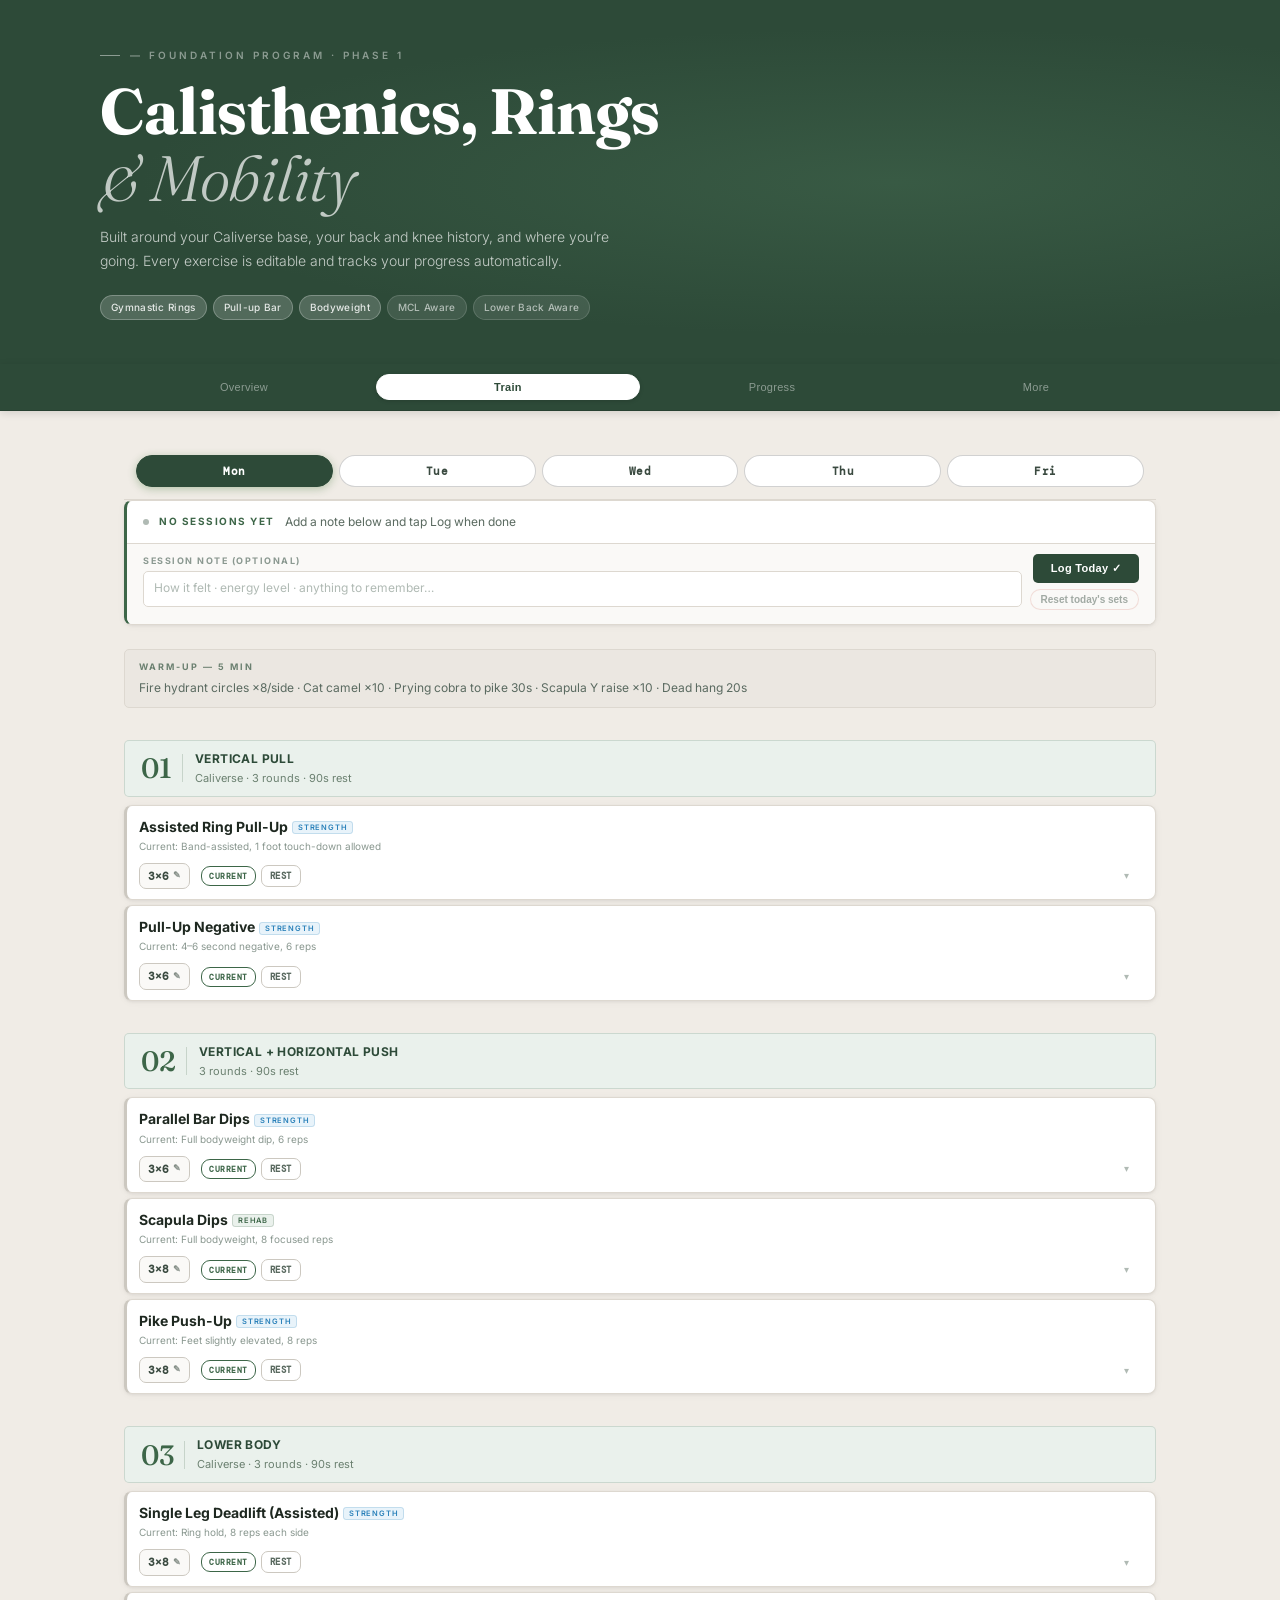
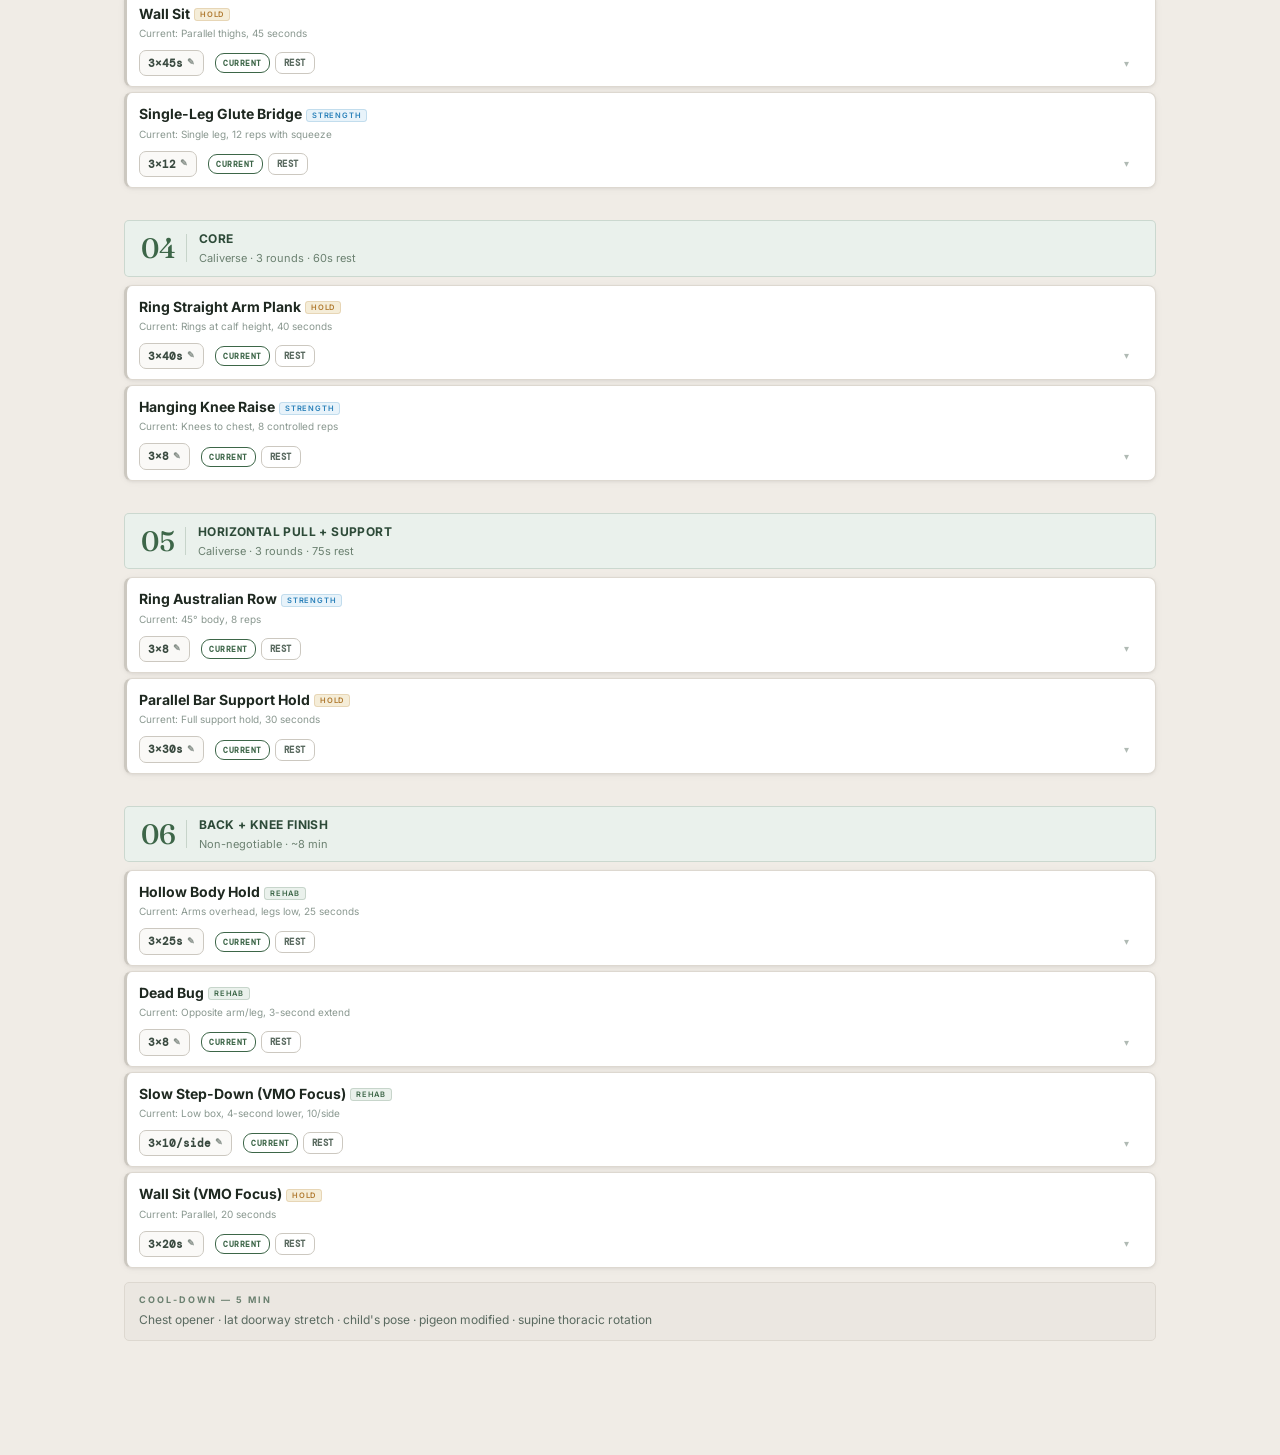
==== index.html @ 2aa00a42 "Add files via upload" ====
<!DOCTYPE html>
<html lang="en">
<head>
  <meta charset="UTF-8">
  <meta name="viewport" content="width=device-width, initial-scale=1.0">
  <title>Fighter App</title>
  <link rel="manifest" href="manifest.json">
  <meta name="theme-color" content="#2d4a38">
  <meta name="apple-mobile-web-app-capable" content="yes">
  <meta name="apple-mobile-web-app-status-bar-style" content="black-translucent">
  <meta name="apple-mobile-web-app-title" content="Fighter">
  <style>
    * { margin: 0; padding: 0; box-sizing: border-box; }
    html, body { height: 100%; background: #2d4a38; display: flex;
      align-items: center; justify-content: center; flex-direction: column; }
    .icon { font-size: 64px; margin-bottom: 16px; }
    .text { color: rgba(255,255,255,0.7); font-family: sans-serif;
      font-size: 14px; letter-spacing: 1px; }
  </style>
</head>
<body>
  <div class="icon">⚔</div>
  <div class="text">Loading...</div>
  <script>
    // Redirect immediately to the app
    window.location.replace('./fitness_program_v13.11.html');
  </script>
</body>
</html>
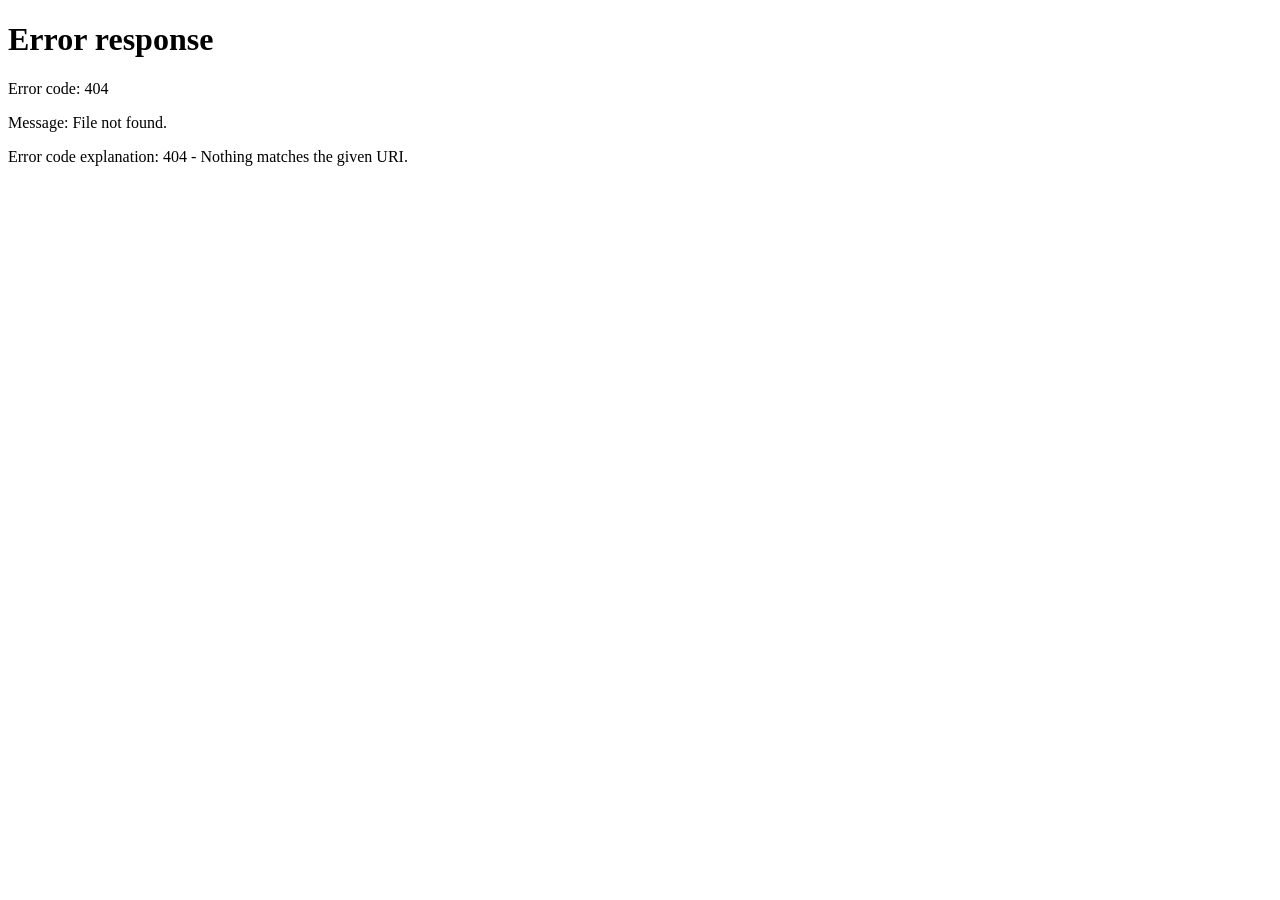
==== commit 24657817: "Add files via upload" ====
--- a/index.html
+++ b/index.html
@@ -23,7 +23,7 @@
   <div class="text">Loading...</div>
   <script>
     // Redirect immediately to the app
-    window.location.replace('./fitness_program_v13.11.html');
+    window.location.replace('./fitness_program_v13.12.html');
   </script>
 </body>
 </html>
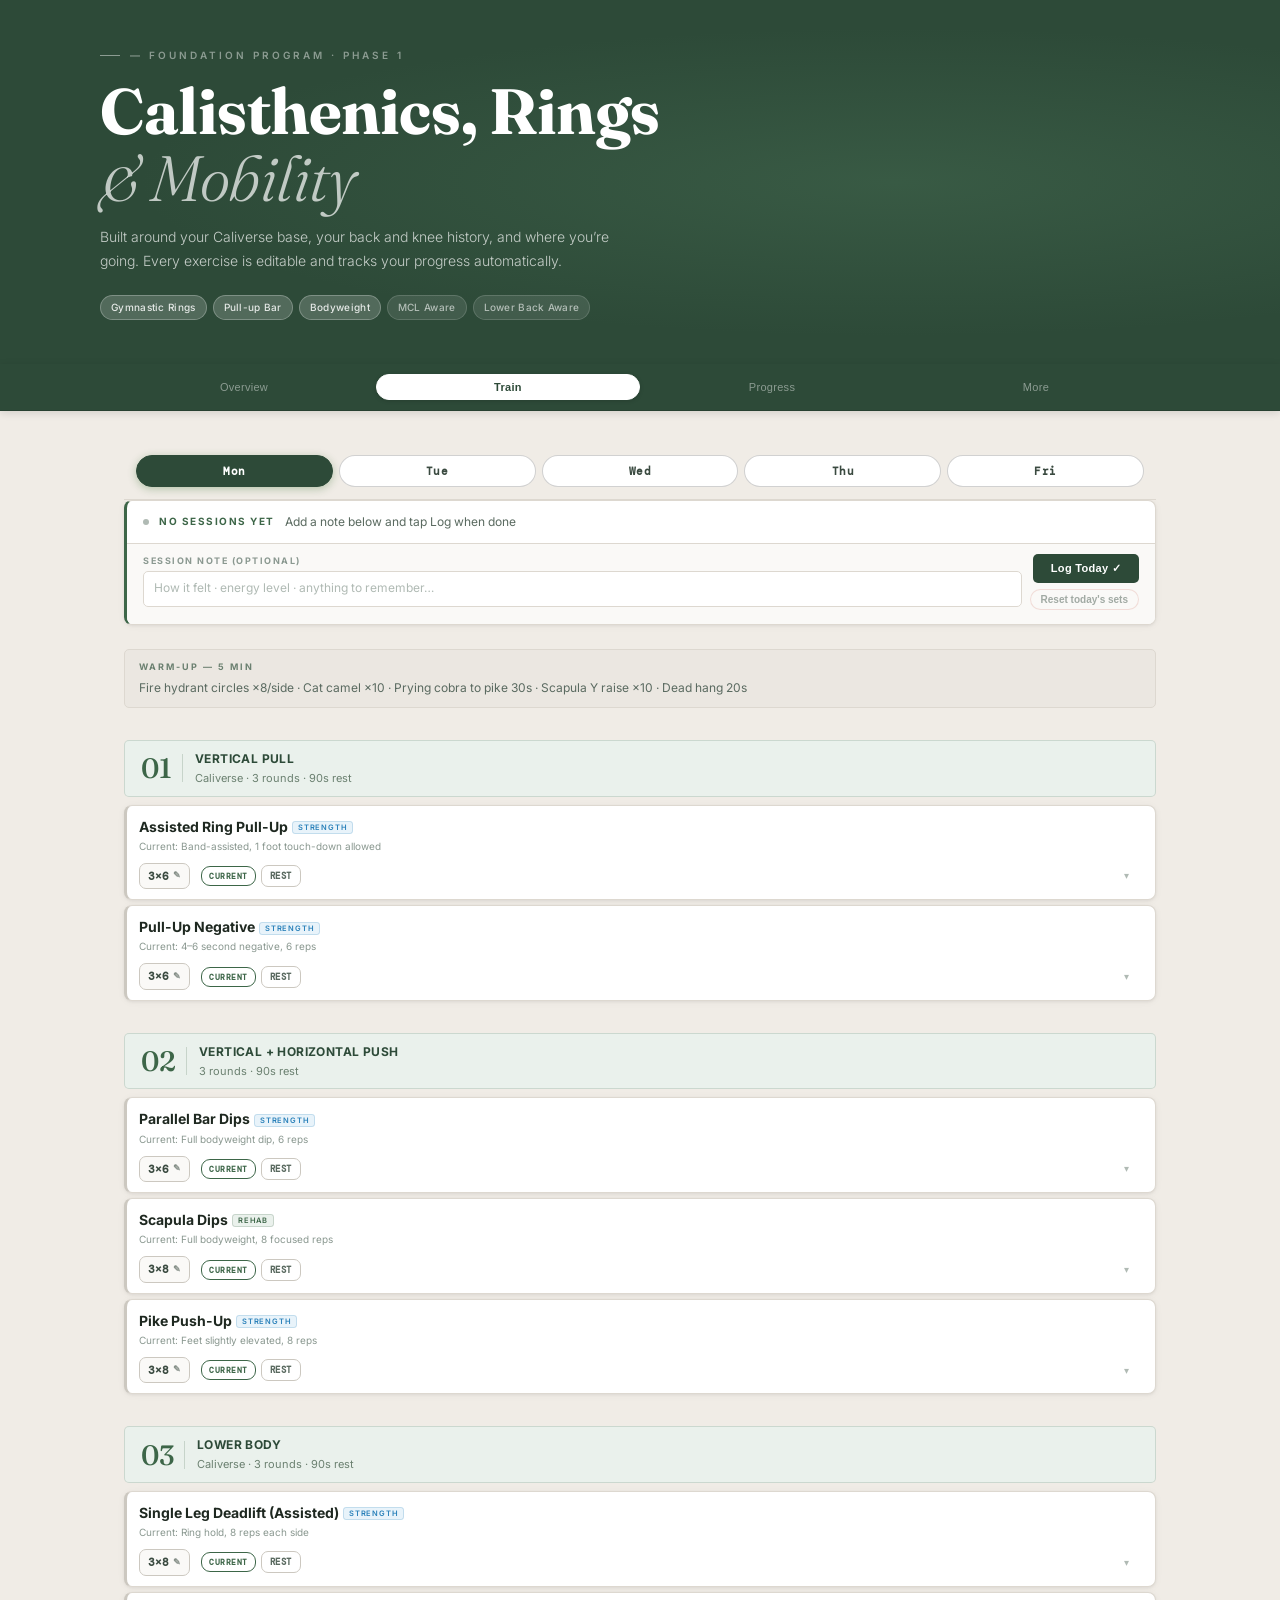
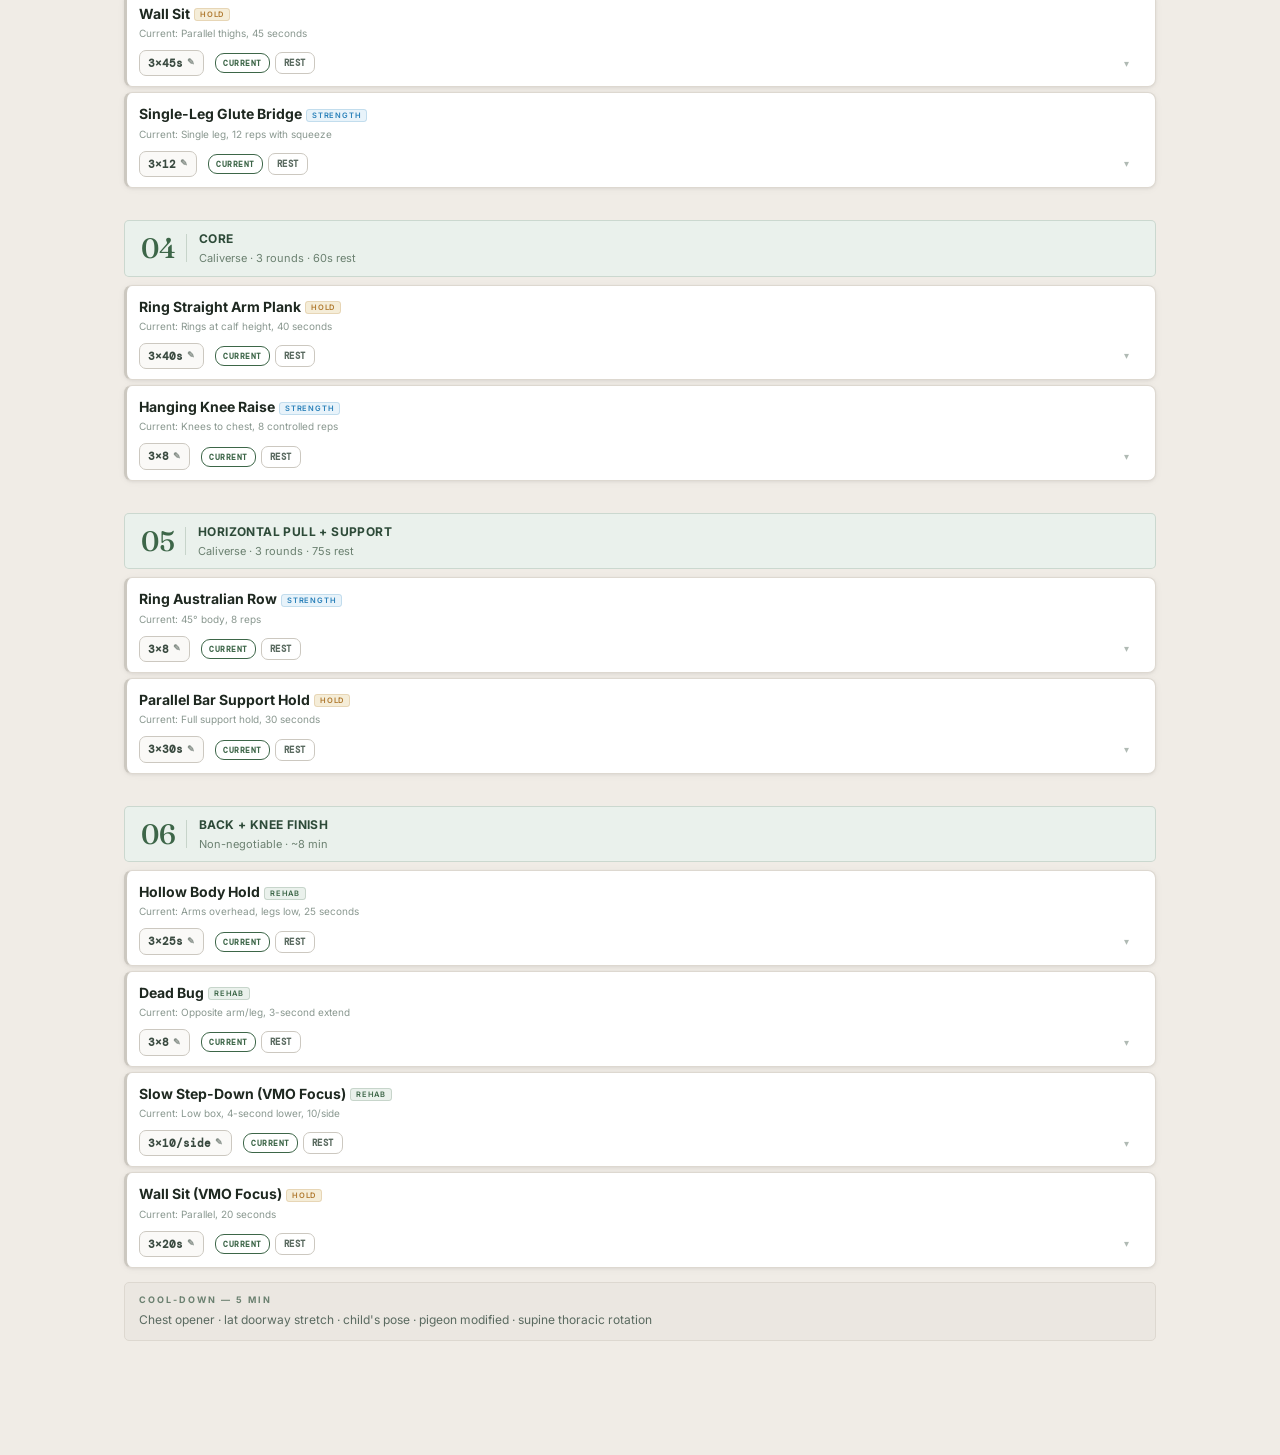
==== commit 126d4dc8: "Add files via upload" ====
--- a/index.html
+++ b/index.html
@@ -4,26 +4,19 @@
   <meta charset="UTF-8">
   <meta name="viewport" content="width=device-width, initial-scale=1.0">
   <title>Fighter App</title>
-  <link rel="manifest" href="manifest.json">
   <meta name="theme-color" content="#2d4a38">
-  <meta name="apple-mobile-web-app-capable" content="yes">
-  <meta name="apple-mobile-web-app-status-bar-style" content="black-translucent">
-  <meta name="apple-mobile-web-app-title" content="Fighter">
   <style>
     * { margin: 0; padding: 0; box-sizing: border-box; }
-    html, body { height: 100%; background: #2d4a38; display: flex;
+    html, body { height: 100%; background: #0d1f14; display: flex;
       align-items: center; justify-content: center; flex-direction: column; }
-    .icon { font-size: 64px; margin-bottom: 16px; }
-    .text { color: rgba(255,255,255,0.7); font-family: sans-serif;
-      font-size: 14px; letter-spacing: 1px; }
+    .icon { font-size: 56px; margin-bottom: 16px; }
+    .text { color: rgba(255,255,255,0.5); font-family: sans-serif;
+      font-size: 13px; letter-spacing: 2px; text-transform: uppercase; }
   </style>
 </head>
 <body>
   <div class="icon">⚔</div>
   <div class="text">Loading...</div>
-  <script>
-    // Redirect immediately to the app
-    window.location.replace('./fitness_program_v13.12.html');
-  </script>
+  <script>window.location.replace('./fighter-app.html');</script>
 </body>
-</html>
+</html>
